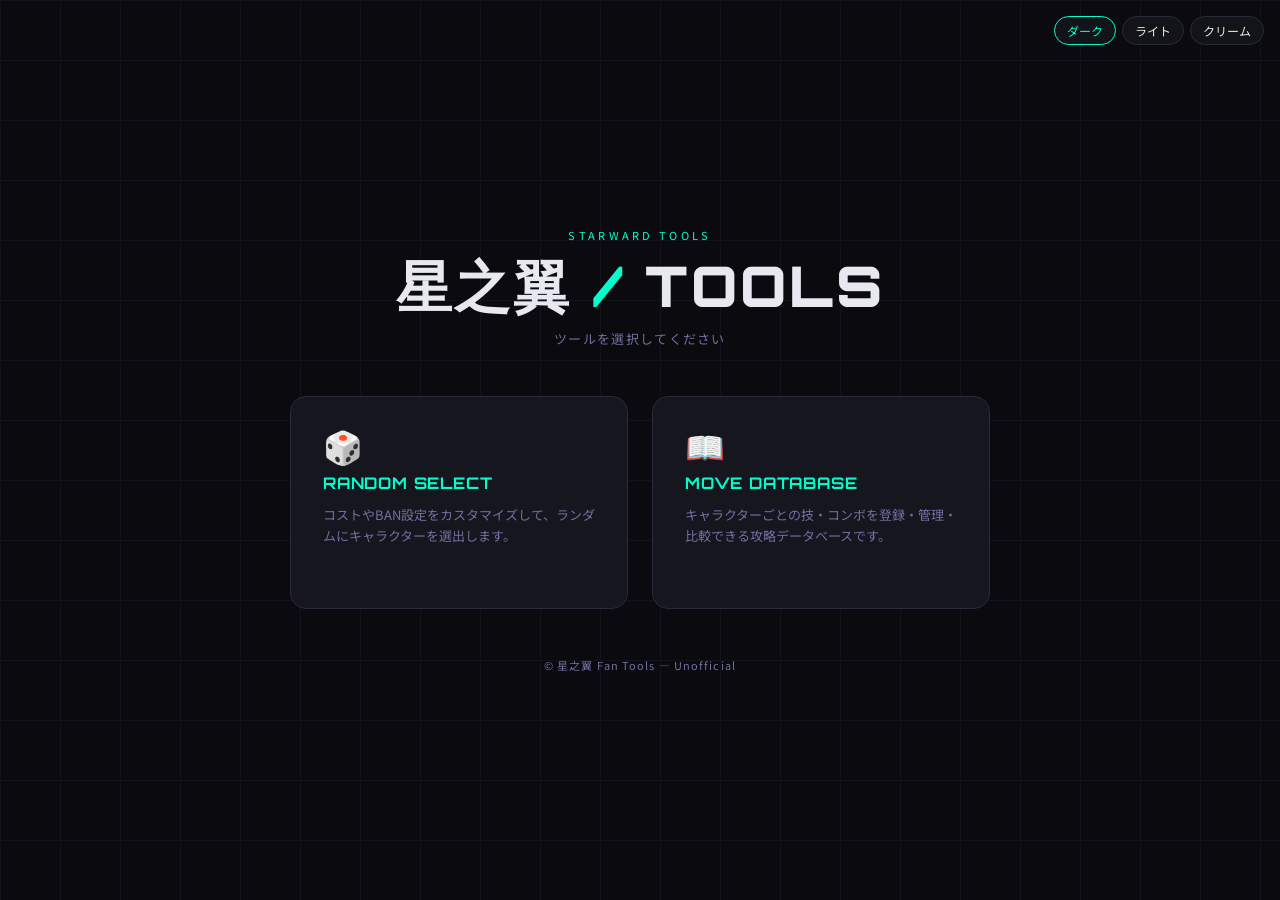
==== index.html @ a6c7fb57 "Add files via upload" ====
<!DOCTYPE html>
<html lang="ja">
<head>
    <meta charset="UTF-8">
    <meta name="viewport" content="width=device-width, initial-scale=1.0">
    <title>星之翼 ツール</title>
    <link rel="preconnect" href="https://fonts.googleapis.com">
    <link href="https://fonts.googleapis.com/css2?family=Noto+Sans+JP:wght@400;700&family=Orbitron:wght@700;900&display=swap" rel="stylesheet">
    <style>
        :root {
            --bg: #0a0a0f;
            --surface: #13131a;
            --border: #2a2a3a;
            --text: #e8e8f0;
            --sub: #7070a0;
            --accent: #00ffcc;
            --accent2: #7060ff;
            --card-bg: #16161f;
        }
        [data-theme="light"] {
            --bg: #f0f0f5;
            --surface: #ffffff;
            --border: #d0d0e0;
            --text: #1a1a2e;
            --sub: #7070a0;
            --accent: #0066cc;
            --accent2: #6040dd;
            --card-bg: #fafafe;
        }
        [data-theme="custom"] {
            --bg: #f5f0e8;
            --surface: #faf7f0;
            --border: #d4c8b0;
            --text: #1a1208;
            --sub: #8a7050;
            --accent: #c84800;
            --accent2: #9a5a00;
            --card-bg: #fff8ee;
        }

        *, *::before, *::after { box-sizing: border-box; margin: 0; padding: 0; }

        body {
            font-family: 'Noto Sans JP', sans-serif;
            background: var(--bg);
            color: var(--text);
            min-height: 100vh;
            display: flex;
            flex-direction: column;
            align-items: center;
            justify-content: center;
            padding: 2rem;
            transition: background 0.3s, color 0.3s;
            position: relative;
            overflow-x: hidden;
        }

        /* 背景グリッド */
        body::before {
            content: '';
            position: fixed;
            inset: 0;
            background-image:
                linear-gradient(var(--border) 1px, transparent 1px),
                linear-gradient(90deg, var(--border) 1px, transparent 1px);
            background-size: 60px 60px;
            opacity: 0.3;
            pointer-events: none;
        }

        .theme-bar {
            position: fixed;
            top: 1rem;
            right: 1rem;
            display: flex;
            gap: 6px;
            z-index: 100;
        }
        .btn-theme {
            background: var(--surface);
            color: var(--text);
            border: 1px solid var(--border);
            padding: 5px 12px;
            font-size: 12px;
            font-family: 'Noto Sans JP', sans-serif;
            border-radius: 20px;
            cursor: pointer;
            transition: 0.2s;
        }
        .btn-theme:hover, .btn-theme.active {
            border-color: var(--accent);
            color: var(--accent);
        }

        .hero {
            text-align: center;
            margin-bottom: 3rem;
            position: relative;
        }
        .hero-label {
            font-size: 11px;
            letter-spacing: 0.3em;
            color: var(--accent);
            text-transform: uppercase;
            margin-bottom: 0.75rem;
        }
        .hero-title {
            font-family: 'Orbitron', sans-serif;
            font-size: clamp(2rem, 6vw, 3.5rem);
            font-weight: 900;
            color: var(--text);
            line-height: 1.1;
            letter-spacing: 0.05em;
        }
        .hero-title span {
            color: var(--accent);
        }
        .hero-sub {
            margin-top: 0.75rem;
            font-size: 13px;
            color: var(--sub);
            letter-spacing: 0.1em;
        }

        .cards {
            display: grid;
            grid-template-columns: repeat(auto-fit, minmax(280px, 1fr));
            gap: 1.5rem;
            width: 100%;
            max-width: 700px;
        }

        .card {
            background: var(--card-bg);
            border: 1px solid var(--border);
            border-radius: 16px;
            padding: 2rem;
            text-decoration: none;
            color: var(--text);
            display: flex;
            flex-direction: column;
            gap: 0.75rem;
            transition: border-color 0.2s, transform 0.2s, box-shadow 0.2s;
            position: relative;
            overflow: hidden;
        }
        .card::before {
            content: '';
            position: absolute;
            top: 0; left: 0; right: 0;
            height: 2px;
            background: linear-gradient(90deg, var(--accent), var(--accent2));
            opacity: 0;
            transition: opacity 0.2s;
        }
        .card:hover {
            border-color: var(--accent);
            transform: translateY(-4px);
            box-shadow: 0 12px 40px rgba(0,0,0,0.2);
        }
        .card:hover::before { opacity: 1; }

        .card-icon {
            font-size: 2rem;
            line-height: 1;
        }
        .card-title {
            font-family: 'Orbitron', sans-serif;
            font-size: 1rem;
            font-weight: 700;
            letter-spacing: 0.05em;
            color: var(--accent);
        }
        .card-desc {
            font-size: 13px;
            color: var(--sub);
            line-height: 1.6;
        }
        .card-arrow {
            margin-top: auto;
            font-size: 12px;
            color: var(--accent);
            letter-spacing: 0.1em;
            opacity: 0;
            transform: translateX(-4px);
            transition: opacity 0.2s, transform 0.2s;
        }
        .card:hover .card-arrow {
            opacity: 1;
            transform: translateX(0);
        }

        .footer {
            margin-top: 3rem;
            font-size: 11px;
            color: var(--sub);
            letter-spacing: 0.1em;
        }

        @media (max-width: 480px) {
            .cards { grid-template-columns: 1fr; }
            body { padding: 1rem; padding-top: 4rem; }
        }
    </style>
</head>
<body>

<div class="theme-bar">
    <button class="btn-theme" onclick="setTheme('dark')" id="t-dark">ダーク</button>
    <button class="btn-theme" onclick="setTheme('light')" id="t-light">ライト</button>
    <button class="btn-theme" onclick="setTheme('custom')" id="t-custom">クリーム</button>
</div>

<div class="hero">
    <div class="hero-label">Starward Tools</div>
    <h1 class="hero-title">星之翼<span> /</span> TOOLS</h1>
    <p class="hero-sub">ツールを選択してください</p>
</div>

<div class="cards">
    <a class="card" href="random/">
        <div class="card-icon">🎲</div>
        <div class="card-title">RANDOM SELECT</div>
        <div class="card-desc">コストやBAN設定をカスタマイズして、ランダムにキャラクターを選出します。</div>
        <div class="card-arrow">OPEN →</div>
    </a>
    <a class="card" href="database/">
        <div class="card-icon">📖</div>
        <div class="card-title">MOVE DATABASE</div>
        <div class="card-desc">キャラクターごとの技・コンボを登録・管理・比較できる攻略データベースです。</div>
        <div class="card-arrow">OPEN →</div>
    </a>
</div>

<div class="footer">© 星之翼 Fan Tools — Unofficial</div>

<script>
    const THEME_KEY = 'starward_theme';

    function setTheme(name) {
        if (name === 'dark') {
            document.documentElement.removeAttribute('data-theme');
        } else {
            document.documentElement.setAttribute('data-theme', name);
        }
        localStorage.setItem(THEME_KEY, name);
        document.querySelectorAll('.btn-theme').forEach(b => b.classList.remove('active'));
        document.getElementById('t-' + name)?.classList.add('active');
    }

    // ページ読み込み時にテーマを復元
    const saved = localStorage.getItem(THEME_KEY) || 'dark';
    setTheme(saved);
</script>
</body>
</html>
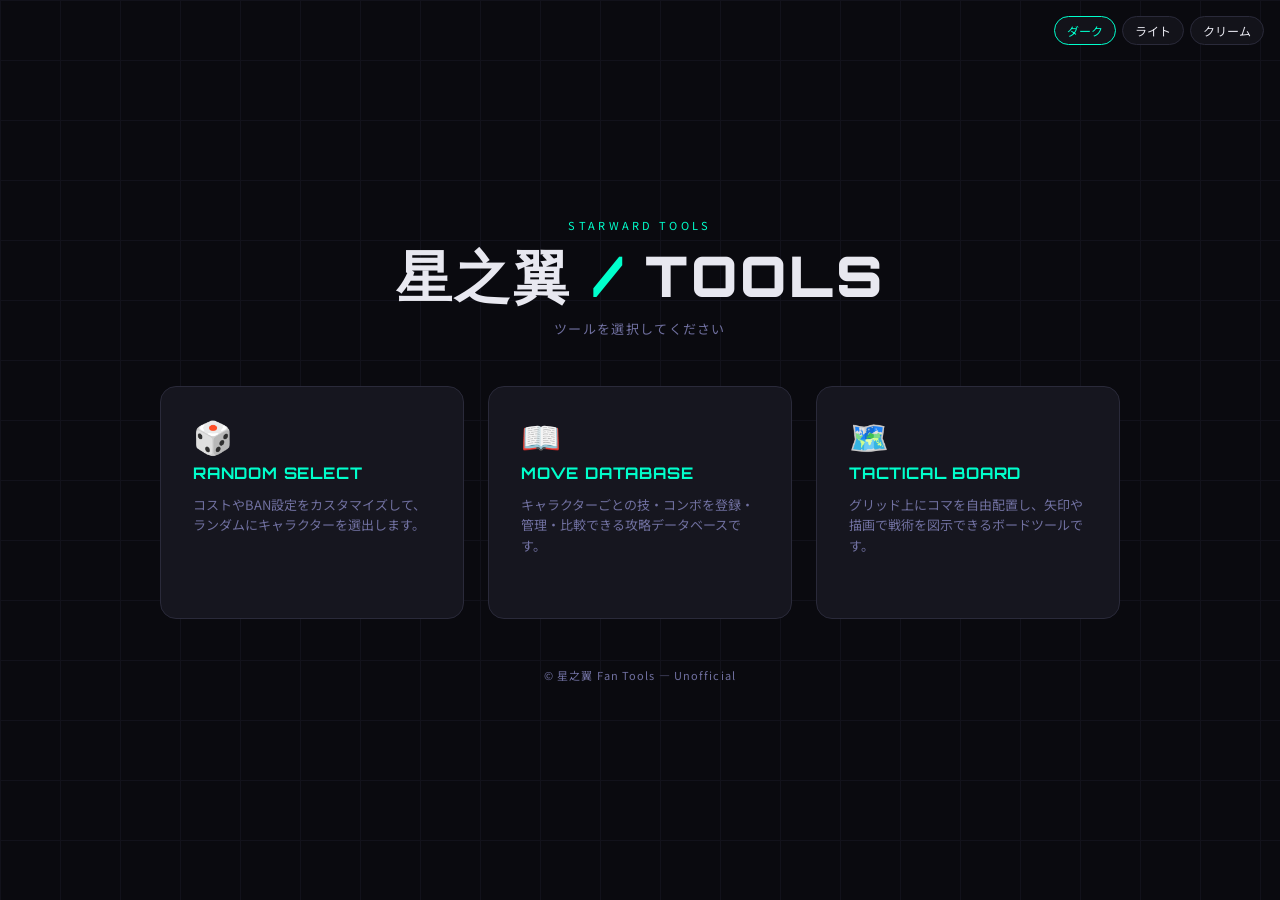
==== commit 55a9f378: "Add files via upload" ====
--- a/index.html
+++ b/index.html
@@ -127,7 +127,7 @@
             grid-template-columns: repeat(auto-fit, minmax(280px, 1fr));
             gap: 1.5rem;
             width: 100%;
-            max-width: 700px;
+            max-width: 960px;
         }
 
         .card {
@@ -230,6 +230,12 @@
         <div class="card-desc">キャラクターごとの技・コンボを登録・管理・比較できる攻略データベースです。</div>
         <div class="card-arrow">OPEN →</div>
     </a>
+    <a class="card" href="tactical-board/">
+        <div class="card-icon">🗺️</div>
+        <div class="card-title">TACTICAL BOARD</div>
+        <div class="card-desc">グリッド上にコマを自由配置し、矢印や描画で戦術を図示できるボードツールです。</div>
+        <div class="card-arrow">OPEN →</div>
+    </a>
 </div>
 
 <div class="footer">© 星之翼 Fan Tools — Unofficial</div>
@@ -248,7 +254,6 @@
         document.getElementById('t-' + name)?.classList.add('active');
     }
 
-    // ページ読み込み時にテーマを復元
     const saved = localStorage.getItem(THEME_KEY) || 'dark';
     setTheme(saved);
 </script>
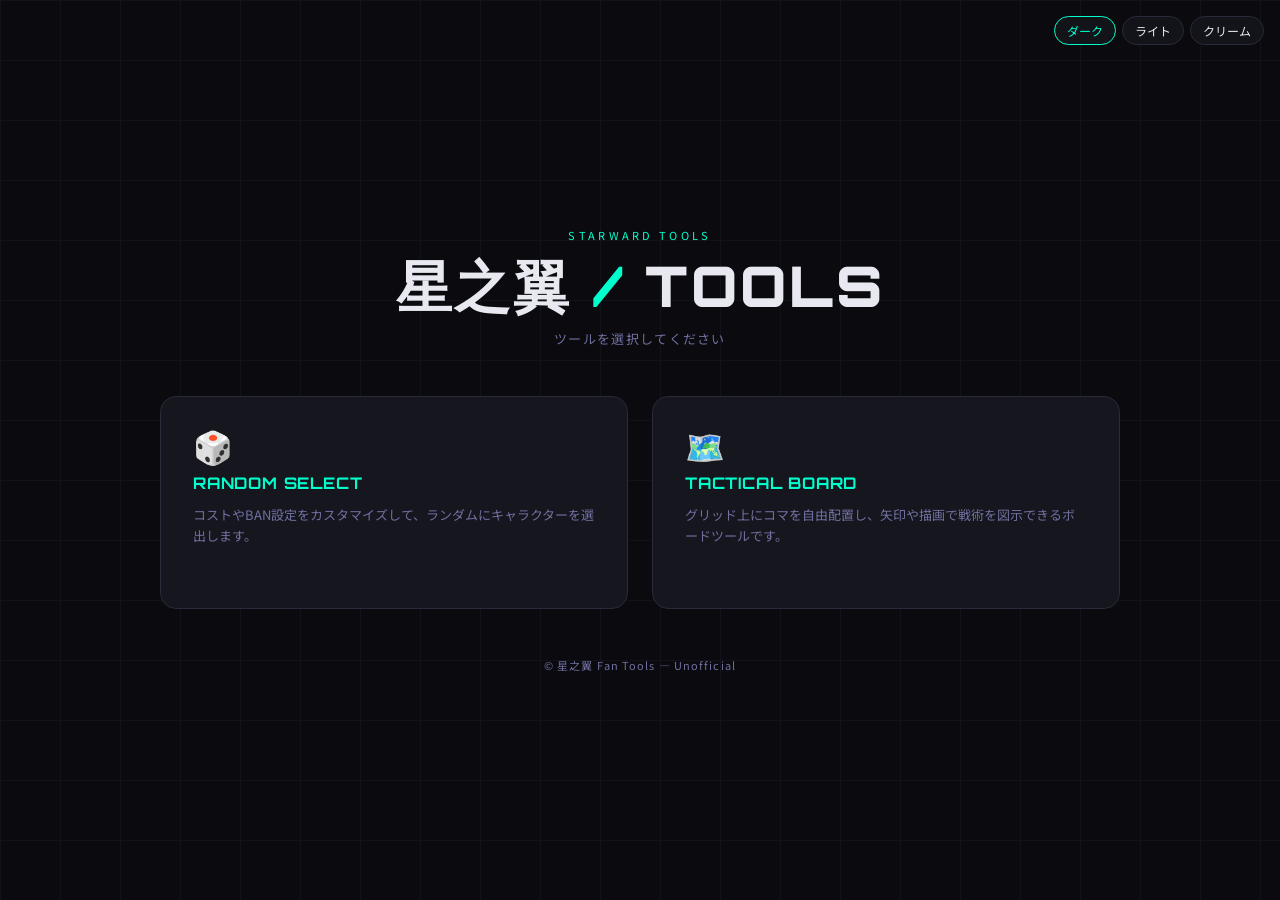
==== commit 588df5fe: "Add files via upload" ====
--- a/index.html
+++ b/index.html
@@ -8,195 +8,72 @@
     <link href="https://fonts.googleapis.com/css2?family=Noto+Sans+JP:wght@400;700&family=Orbitron:wght@700;900&display=swap" rel="stylesheet">
     <style>
         :root {
-            --bg: #0a0a0f;
-            --surface: #13131a;
-            --border: #2a2a3a;
-            --text: #e8e8f0;
-            --sub: #7070a0;
-            --accent: #00ffcc;
-            --accent2: #7060ff;
-            --card-bg: #16161f;
+            --bg: #0a0a0f; --surface: #13131a; --border: #2a2a3a;
+            --text: #e8e8f0; --sub: #7070a0; --accent: #00ffcc;
+            --accent2: #7060ff; --card-bg: #16161f;
         }
         [data-theme="light"] {
-            --bg: #f0f0f5;
-            --surface: #ffffff;
-            --border: #d0d0e0;
-            --text: #1a1a2e;
-            --sub: #7070a0;
-            --accent: #0066cc;
-            --accent2: #6040dd;
-            --card-bg: #fafafe;
+            --bg: #f0f0f5; --surface: #ffffff; --border: #d0d0e0;
+            --text: #1a1a2e; --sub: #7070a0; --accent: #0066cc;
+            --accent2: #6040dd; --card-bg: #fafafe;
         }
         [data-theme="custom"] {
-            --bg: #f5f0e8;
-            --surface: #faf7f0;
-            --border: #d4c8b0;
-            --text: #1a1208;
-            --sub: #8a7050;
-            --accent: #c84800;
-            --accent2: #9a5a00;
-            --card-bg: #fff8ee;
+            --bg: #f5f0e8; --surface: #faf7f0; --border: #d4c8b0;
+            --text: #1a1208; --sub: #8a7050; --accent: #c84800;
+            --accent2: #9a5a00; --card-bg: #fff8ee;
         }
-
         *, *::before, *::after { box-sizing: border-box; margin: 0; padding: 0; }
-
         body {
-            font-family: 'Noto Sans JP', sans-serif;
-            background: var(--bg);
-            color: var(--text);
-            min-height: 100vh;
-            display: flex;
-            flex-direction: column;
-            align-items: center;
-            justify-content: center;
-            padding: 2rem;
-            transition: background 0.3s, color 0.3s;
-            position: relative;
-            overflow-x: hidden;
+            font-family: 'Noto Sans JP', sans-serif; background: var(--bg); color: var(--text);
+            min-height: 100vh; display: flex; flex-direction: column; align-items: center;
+            justify-content: center; padding: 2rem; transition: background 0.3s, color 0.3s;
+            position: relative; overflow-x: hidden;
         }
-
-        /* 背景グリッド */
         body::before {
-            content: '';
-            position: fixed;
-            inset: 0;
-            background-image:
-                linear-gradient(var(--border) 1px, transparent 1px),
-                linear-gradient(90deg, var(--border) 1px, transparent 1px);
-            background-size: 60px 60px;
-            opacity: 0.3;
-            pointer-events: none;
+            content: ''; position: fixed; inset: 0;
+            background-image: linear-gradient(var(--border) 1px, transparent 1px), linear-gradient(90deg, var(--border) 1px, transparent 1px);
+            background-size: 60px 60px; opacity: 0.3; pointer-events: none;
         }
-
-        .theme-bar {
-            position: fixed;
-            top: 1rem;
-            right: 1rem;
-            display: flex;
-            gap: 6px;
-            z-index: 100;
+        .theme-bar { position: fixed; top: 1rem; right: 1rem; display: flex; gap: 6px; z-index: 100; }
+        .btn-theme {
+            background: var(--surface); color: var(--text); border: 1px solid var(--border);
+            padding: 5px 12px; font-size: 12px; font-family: 'Noto Sans JP', sans-serif;
+            border-radius: 20px; cursor: pointer; transition: 0.2s;
         }
-        .btn-theme {
-            background: var(--surface);
-            color: var(--text);
-            border: 1px solid var(--border);
-            padding: 5px 12px;
-            font-size: 12px;
-            font-family: 'Noto Sans JP', sans-serif;
-            border-radius: 20px;
-            cursor: pointer;
-            transition: 0.2s;
+        .btn-theme:hover, .btn-theme.active { border-color: var(--accent); color: var(--accent); }
+        .hero { text-align: center; margin-bottom: 3rem; position: relative; }
+        .hero-label { font-size: 11px; letter-spacing: 0.3em; color: var(--accent); text-transform: uppercase; margin-bottom: 0.75rem; }
+        .hero-title {
+            font-family: 'Orbitron', sans-serif; font-size: clamp(2rem, 6vw, 3.5rem);
+            font-weight: 900; color: var(--text); line-height: 1.1; letter-spacing: 0.05em;
         }
-        .btn-theme:hover, .btn-theme.active {
-            border-color: var(--accent);
-            color: var(--accent);
+        .hero-title span { color: var(--accent); }
+        .hero-sub { margin-top: 0.75rem; font-size: 13px; color: var(--sub); letter-spacing: 0.1em; }
+        .cards {
+            display: grid; grid-template-columns: repeat(auto-fit, minmax(280px, 1fr));
+            gap: 1.5rem; width: 100%; max-width: 960px;
         }
-
-        .hero {
-            text-align: center;
-            margin-bottom: 3rem;
-            position: relative;
-        }
-        .hero-label {
-            font-size: 11px;
-            letter-spacing: 0.3em;
-            color: var(--accent);
-            text-transform: uppercase;
-            margin-bottom: 0.75rem;
-        }
-        .hero-title {
-            font-family: 'Orbitron', sans-serif;
-            font-size: clamp(2rem, 6vw, 3.5rem);
-            font-weight: 900;
-            color: var(--text);
-            line-height: 1.1;
-            letter-spacing: 0.05em;
-        }
-        .hero-title span {
-            color: var(--accent);
-        }
-        .hero-sub {
-            margin-top: 0.75rem;
-            font-size: 13px;
-            color: var(--sub);
-            letter-spacing: 0.1em;
-        }
-
-        .cards {
-            display: grid;
-            grid-template-columns: repeat(auto-fit, minmax(280px, 1fr));
-            gap: 1.5rem;
-            width: 100%;
-            max-width: 960px;
-        }
-
         .card {
-            background: var(--card-bg);
-            border: 1px solid var(--border);
-            border-radius: 16px;
-            padding: 2rem;
-            text-decoration: none;
-            color: var(--text);
-            display: flex;
-            flex-direction: column;
-            gap: 0.75rem;
-            transition: border-color 0.2s, transform 0.2s, box-shadow 0.2s;
-            position: relative;
-            overflow: hidden;
+            background: var(--card-bg); border: 1px solid var(--border); border-radius: 16px;
+            padding: 2rem; text-decoration: none; color: var(--text); display: flex;
+            flex-direction: column; gap: 0.75rem; transition: border-color 0.2s, transform 0.2s, box-shadow 0.2s;
+            position: relative; overflow: hidden;
         }
         .card::before {
-            content: '';
-            position: absolute;
-            top: 0; left: 0; right: 0;
-            height: 2px;
-            background: linear-gradient(90deg, var(--accent), var(--accent2));
-            opacity: 0;
-            transition: opacity 0.2s;
+            content: ''; position: absolute; top: 0; left: 0; right: 0; height: 2px;
+            background: linear-gradient(90deg, var(--accent), var(--accent2)); opacity: 0; transition: opacity 0.2s;
         }
-        .card:hover {
-            border-color: var(--accent);
-            transform: translateY(-4px);
-            box-shadow: 0 12px 40px rgba(0,0,0,0.2);
+        .card:hover { border-color: var(--accent); transform: translateY(-4px); box-shadow: 0 12px 40px rgba(0,0,0,0.2); }
+        .card:hover::before { opacity: 1; }
+        .card-icon { font-size: 2rem; line-height: 1; }
+        .card-title { font-family: 'Orbitron', sans-serif; font-size: 1rem; font-weight: 700; letter-spacing: 0.05em; color: var(--accent); }
+        .card-desc { font-size: 13px; color: var(--sub); line-height: 1.6; }
+        .card-arrow {
+            margin-top: auto; font-size: 12px; color: var(--accent); letter-spacing: 0.1em;
+            opacity: 0; transform: translateX(-4px); transition: opacity 0.2s, transform 0.2s;
         }
-        .card:hover::before { opacity: 1; }
-
-        .card-icon {
-            font-size: 2rem;
-            line-height: 1;
-        }
-        .card-title {
-            font-family: 'Orbitron', sans-serif;
-            font-size: 1rem;
-            font-weight: 700;
-            letter-spacing: 0.05em;
-            color: var(--accent);
-        }
-        .card-desc {
-            font-size: 13px;
-            color: var(--sub);
-            line-height: 1.6;
-        }
-        .card-arrow {
-            margin-top: auto;
-            font-size: 12px;
-            color: var(--accent);
-            letter-spacing: 0.1em;
-            opacity: 0;
-            transform: translateX(-4px);
-            transition: opacity 0.2s, transform 0.2s;
-        }
-        .card:hover .card-arrow {
-            opacity: 1;
-            transform: translateX(0);
-        }
-
-        .footer {
-            margin-top: 3rem;
-            font-size: 11px;
-            color: var(--sub);
-            letter-spacing: 0.1em;
-        }
-
+        .card:hover .card-arrow { opacity: 1; transform: translateX(0); }
+        .footer { margin-top: 3rem; font-size: 11px; color: var(--sub); letter-spacing: 0.1em; }
         @media (max-width: 480px) {
             .cards { grid-template-columns: 1fr; }
             body { padding: 1rem; padding-top: 4rem; }
@@ -224,12 +101,6 @@
         <div class="card-desc">コストやBAN設定をカスタマイズして、ランダムにキャラクターを選出します。</div>
         <div class="card-arrow">OPEN →</div>
     </a>
-    <a class="card" href="database/">
-        <div class="card-icon">📖</div>
-        <div class="card-title">MOVE DATABASE</div>
-        <div class="card-desc">キャラクターごとの技・コンボを登録・管理・比較できる攻略データベースです。</div>
-        <div class="card-arrow">OPEN →</div>
-    </a>
     <a class="card" href="tactical-board/">
         <div class="card-icon">🗺️</div>
         <div class="card-title">TACTICAL BOARD</div>
@@ -242,18 +113,13 @@
 
 <script>
     const THEME_KEY = 'starward_theme';
-
     function setTheme(name) {
-        if (name === 'dark') {
-            document.documentElement.removeAttribute('data-theme');
-        } else {
-            document.documentElement.setAttribute('data-theme', name);
-        }
+        if (name === 'dark') document.documentElement.removeAttribute('data-theme');
+        else document.documentElement.setAttribute('data-theme', name);
         localStorage.setItem(THEME_KEY, name);
         document.querySelectorAll('.btn-theme').forEach(b => b.classList.remove('active'));
         document.getElementById('t-' + name)?.classList.add('active');
     }
-
     const saved = localStorage.getItem(THEME_KEY) || 'dark';
     setTheme(saved);
 </script>
